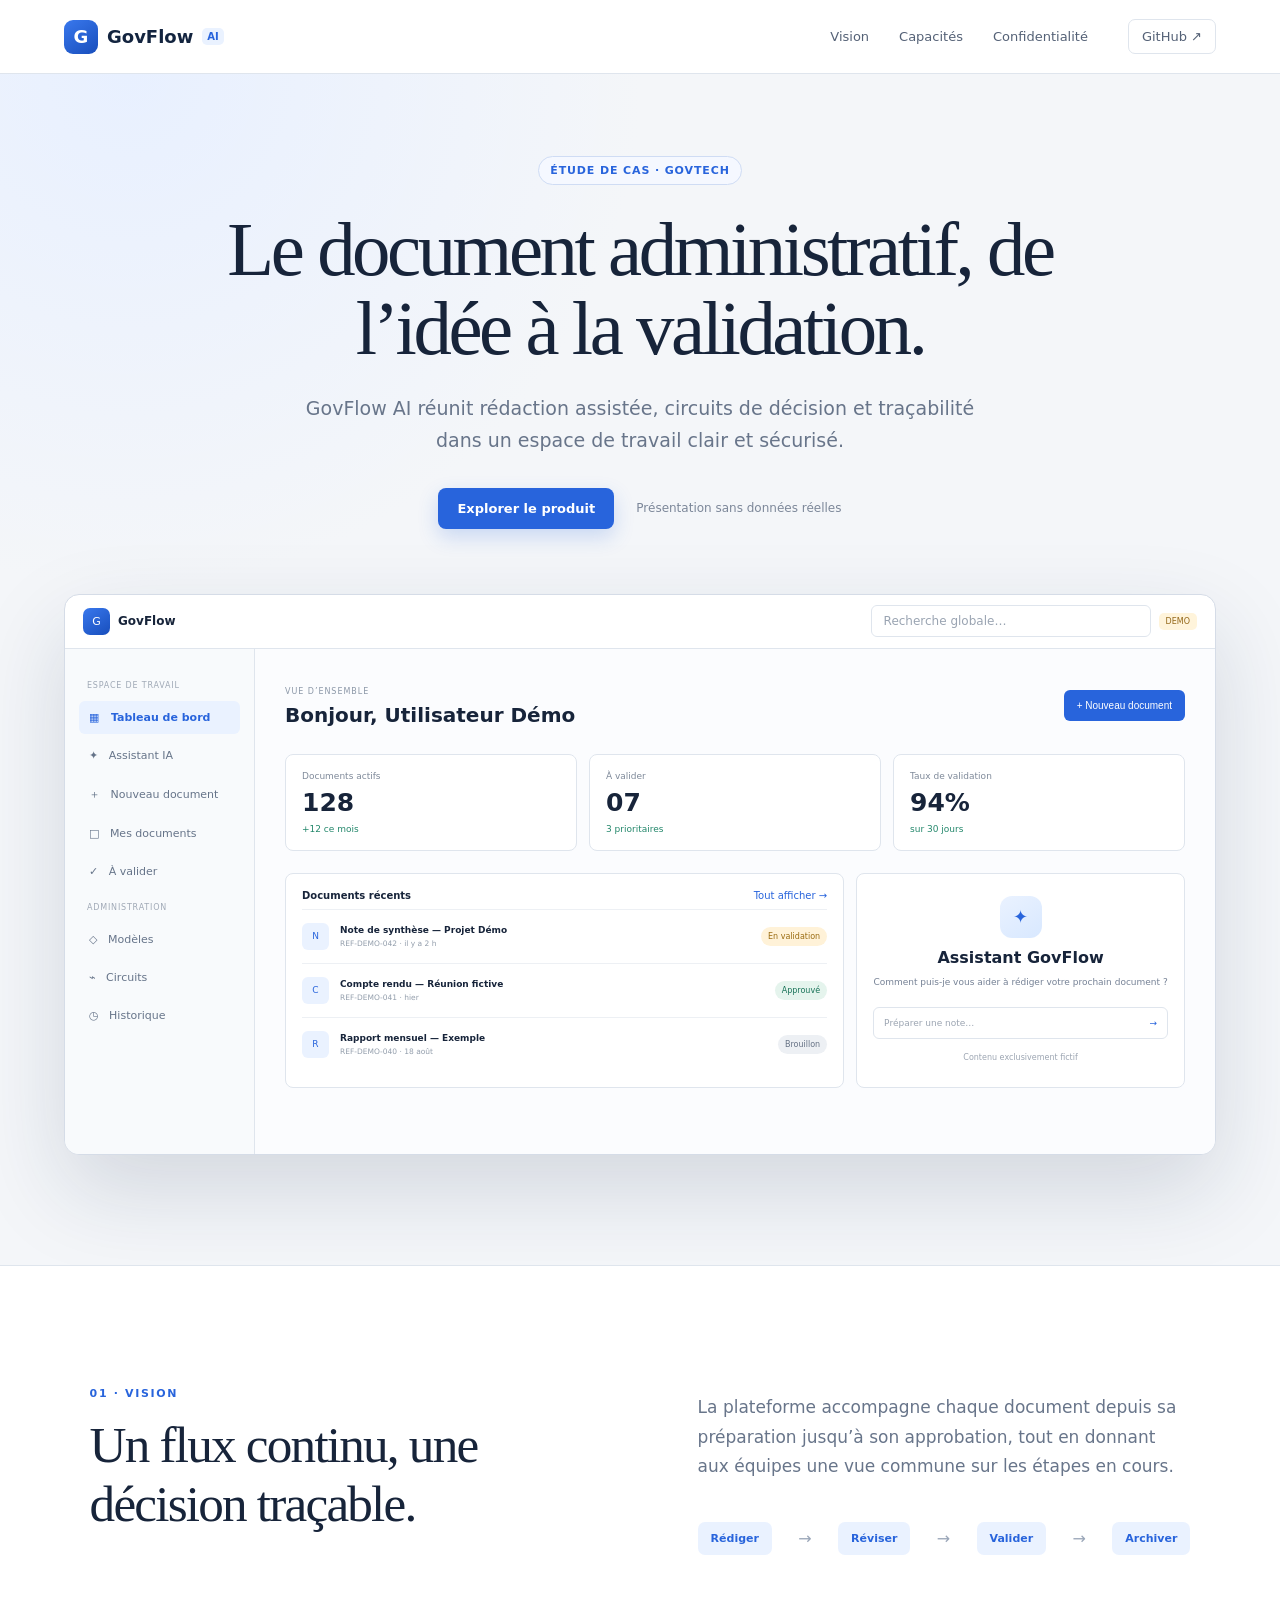
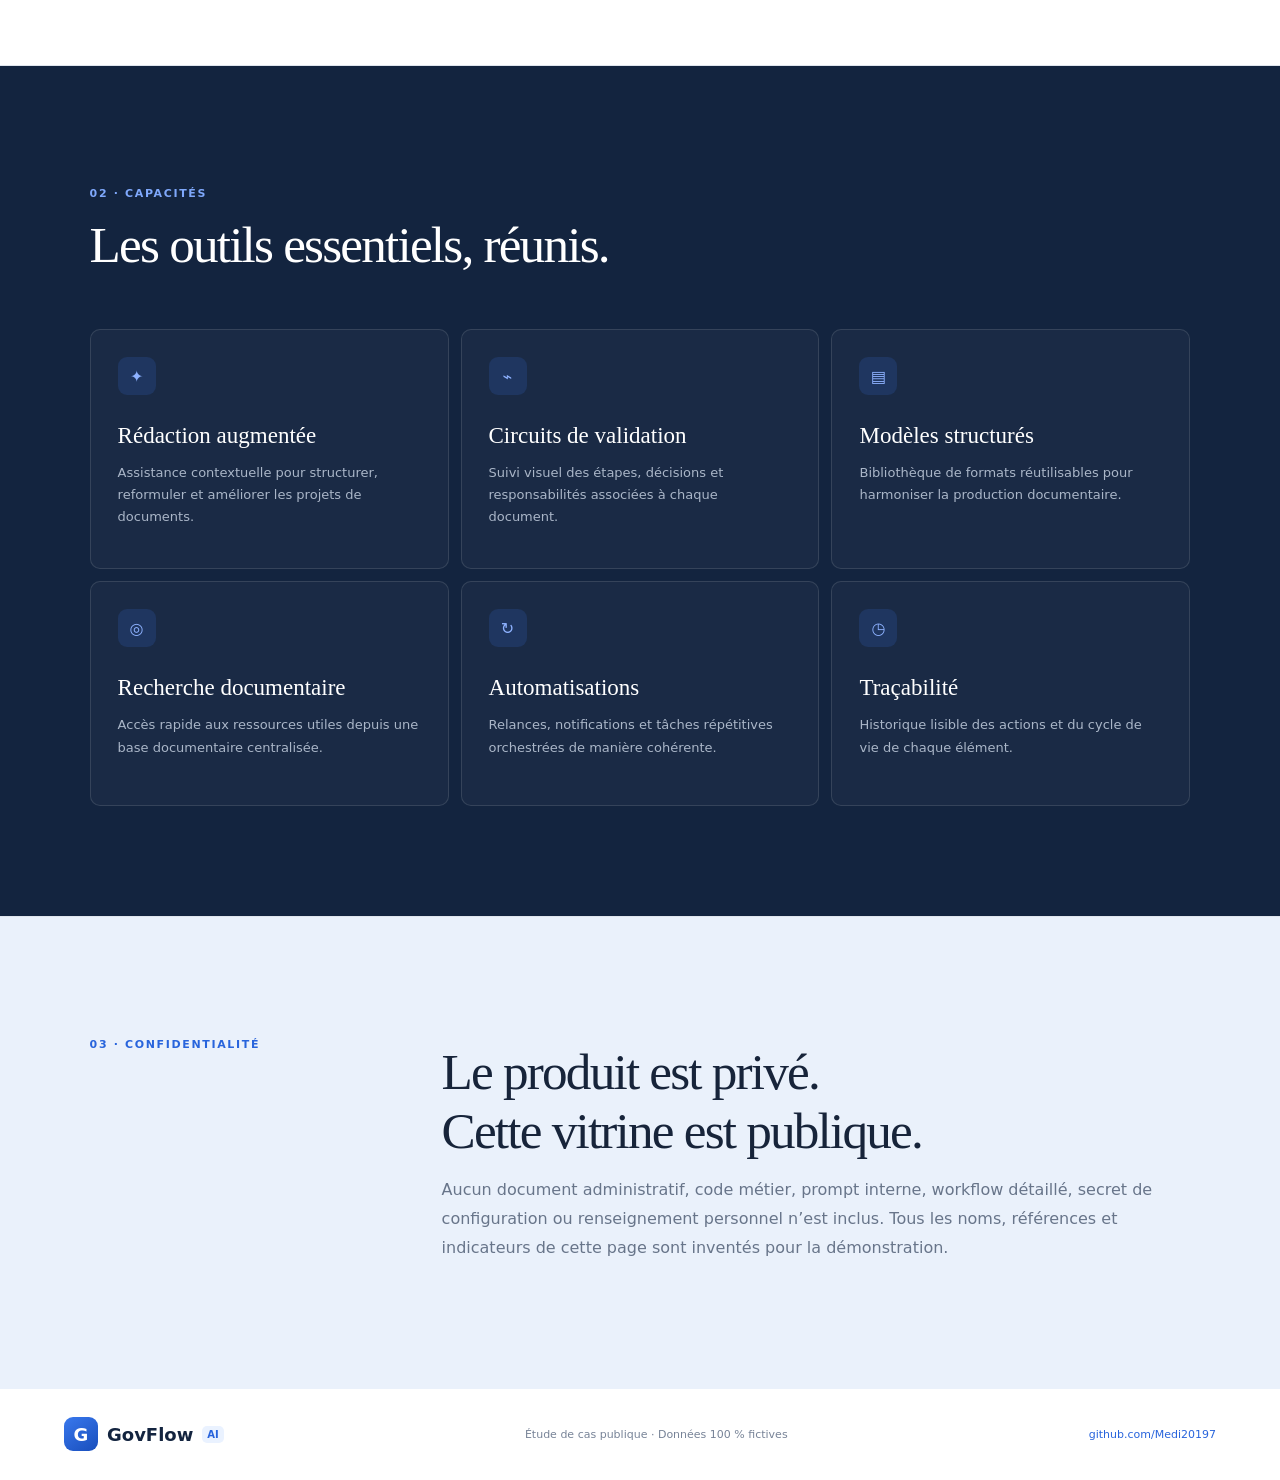
==== index.html @ 45424da7 "Create privacy-safe GovFlow portfolio" ====
<!doctype html>
<html lang="fr">
  <head>
    <meta charset="UTF-8" />
    <meta name="viewport" content="width=device-width, initial-scale=1.0" />
    <meta name="description" content="Étude de cas publique de GovFlow AI, plateforme de gestion documentaire intelligente." />
    <title>GovFlow AI — Étude de cas</title>
    <link rel="stylesheet" href="styles.css" />
  </head>
  <body>
    <header class="nav">
      <a class="logo" href="#top"><span>G</span> GovFlow <i>AI</i></a>
      <nav><a href="#vision">Vision</a><a href="#capacites">Capacités</a><a href="#confidentialite">Confidentialité</a></nav>
      <a class="github" href="https://github.com/Medi20197">GitHub ↗</a>
    </header>

    <main id="top">
      <section class="hero">
        <div class="copy">
          <div class="pill">Étude de cas · GovTech</div>
          <h1>Le document administratif, de l’idée à la validation.</h1>
          <p>GovFlow AI réunit rédaction assistée, circuits de décision et traçabilité dans un espace de travail clair et sécurisé.</p>
          <div class="actions"><a class="primary" href="#vision">Explorer le produit</a><span>Présentation sans données réelles</span></div>
        </div>

        <div class="product" aria-label="Aperçu fictif de GovFlow AI">
          <div class="topbar"><div class="mini-logo">G</div><b>GovFlow</b><span>Recherche globale…</span><i>DEMO</i></div>
          <div class="workspace">
            <aside><small>ESPACE DE TRAVAIL</small><b>▦ &nbsp; Tableau de bord</b><span>✦ &nbsp; Assistant IA</span><span>＋ &nbsp; Nouveau document</span><span>□ &nbsp; Mes documents</span><span>✓ &nbsp; À valider</span><small>ADMINISTRATION</small><span>◇ &nbsp; Modèles</span><span>⌁ &nbsp; Circuits</span><span>◷ &nbsp; Historique</span></aside>
            <section class="dash">
              <div class="dash-title"><div><small>VUE D’ENSEMBLE</small><h2>Bonjour, Utilisateur Démo</h2></div><button>+ Nouveau document</button></div>
              <div class="kpis"><article><span>Documents actifs</span><strong>128</strong><em>+12 ce mois</em></article><article><span>À valider</span><strong>07</strong><em>3 prioritaires</em></article><article><span>Taux de validation</span><strong>94%</strong><em>sur 30 jours</em></article></div>
              <div class="content-grid">
                <article class="documents"><div class="card-head"><b>Documents récents</b><span>Tout afficher →</span></div><div class="doc"><i>N</i><div><b>Note de synthèse — Projet Démo</b><small>REF-DEMO-042 · il y a 2 h</small></div><mark>En validation</mark></div><div class="doc"><i>C</i><div><b>Compte rendu — Réunion fictive</b><small>REF-DEMO-041 · hier</small></div><mark class="ok">Approuvé</mark></div><div class="doc"><i>R</i><div><b>Rapport mensuel — Exemple</b><small>REF-DEMO-040 · 18 août</small></div><mark class="draft">Brouillon</mark></div></article>
                <article class="assistant"><div class="spark">✦</div><b>Assistant GovFlow</b><p>Comment puis-je vous aider à rédiger votre prochain document ?</p><div class="prompt">Préparer une note… <span>→</span></div><small>Contenu exclusivement fictif</small></article>
              </div>
            </section>
          </div>
        </div>
      </section>

      <section class="section vision" id="vision">
        <div><p class="eyebrow">01 · Vision</p><h2>Un flux continu, une décision traçable.</h2></div>
        <div><p>La plateforme accompagne chaque document depuis sa préparation jusqu’à son approbation, tout en donnant aux équipes une vue commune sur les étapes en cours.</p><div class="flow"><span>Rédiger</span><i>→</i><span>Réviser</span><i>→</i><span>Valider</span><i>→</i><span>Archiver</span></div></div>
      </section>

      <section class="section capabilities" id="capacites">
        <p class="eyebrow">02 · Capacités</p><h2>Les outils essentiels, réunis.</h2>
        <div class="cards">
          <article><i>✦</i><h3>Rédaction augmentée</h3><p>Assistance contextuelle pour structurer, reformuler et améliorer les projets de documents.</p></article>
          <article><i>⌁</i><h3>Circuits de validation</h3><p>Suivi visuel des étapes, décisions et responsabilités associées à chaque document.</p></article>
          <article><i>▤</i><h3>Modèles structurés</h3><p>Bibliothèque de formats réutilisables pour harmoniser la production documentaire.</p></article>
          <article><i>◎</i><h3>Recherche documentaire</h3><p>Accès rapide aux ressources utiles depuis une base documentaire centralisée.</p></article>
          <article><i>↻</i><h3>Automatisations</h3><p>Relances, notifications et tâches répétitives orchestrées de manière cohérente.</p></article>
          <article><i>◷</i><h3>Traçabilité</h3><p>Historique lisible des actions et du cycle de vie de chaque élément.</p></article>
        </div>
      </section>

      <section class="section privacy" id="confidentialite">
        <p class="eyebrow">03 · Confidentialité</p><div><h2>Le produit est privé.<br />Cette vitrine est publique.</h2><p>Aucun document administratif, code métier, prompt interne, workflow détaillé, secret de configuration ou renseignement personnel n’est inclus. Tous les noms, références et indicateurs de cette page sont inventés pour la démonstration.</p></div>
      </section>
    </main>

    <footer><a class="logo" href="#top"><span>G</span> GovFlow <i>AI</i></a><p>Étude de cas publique · Données 100 % fictives</p><a href="https://github.com/Medi20197">github.com/Medi20197</a></footer>
  </body>
</html>
---- styles.css ----
:root{--navy:#13243f;--blue:#2864dc;--sky:#eaf2ff;--ink:#17243a;--muted:#68758a;--line:#dfe5ed;--paper:#fff;--bg:#f4f6f9;--green:#23876b}*{box-sizing:border-box}html{scroll-behavior:smooth}body{margin:0;background:var(--bg);color:var(--ink);font-family:Inter,ui-sans-serif,system-ui,-apple-system,"Segoe UI",sans-serif}.nav{height:74px;padding:0 max(5vw,24px);display:flex;align-items:center;gap:40px;background:#fff;border-bottom:1px solid var(--line)}.logo{display:flex;align-items:center;gap:9px;color:var(--navy);font-size:18px;font-weight:800;text-decoration:none}.logo span,.mini-logo{display:grid;place-items:center;width:34px;height:34px;border-radius:9px;background:linear-gradient(145deg,#3978ed,#184ebc);color:white}.logo i{font-size:10px;font-style:normal;color:var(--blue);background:var(--sky);border-radius:5px;padding:3px 5px}.nav nav{display:flex;gap:30px;margin-left:auto}.nav nav a,.github{color:#546176;text-decoration:none;font-size:13px}.github{padding:9px 13px;border:1px solid var(--line);border-radius:7px}.hero{padding:82px max(5vw,24px) 110px;overflow:hidden;background:radial-gradient(circle at 10% 0,#e8f0ff 0,transparent 31%),var(--bg)}.copy{max-width:850px;margin:0 auto 65px;text-align:center}.pill{display:inline-block;padding:7px 11px;border:1px solid #cfdcf4;border-radius:20px;color:var(--blue);background:#f5f8ff;font-size:11px;font-weight:750;letter-spacing:.08em;text-transform:uppercase}.copy h1{font-family:Georgia,serif;font-size:clamp(50px,6vw,82px);font-weight:500;line-height:1.03;letter-spacing:-.045em;margin:25px 0}.copy>p{max-width:670px;margin:0 auto;color:var(--muted);font-size:19px;line-height:1.65}.actions{display:flex;justify-content:center;align-items:center;gap:22px;margin-top:32px}.primary{padding:13px 19px;border-radius:8px;background:var(--blue);color:white;text-decoration:none;font-size:13px;font-weight:700;box-shadow:0 8px 20px #2864dc35}.actions span{color:#7c8799;font-size:12px}.product{max-width:1180px;margin:auto;background:#fff;border:1px solid #d5dce7;border-radius:15px;box-shadow:0 35px 90px #162b4c26;overflow:hidden}.topbar{height:54px;display:flex;align-items:center;padding:0 18px;border-bottom:1px solid var(--line);font-size:12px;gap:8px}.mini-logo{width:27px;height:27px;border-radius:7px;font-size:11px}.topbar>span{width:280px;margin-left:auto;padding:8px 12px;border:1px solid var(--line);border-radius:6px;color:#9aa4b2}.topbar>i{font-style:normal;font-size:8px;padding:4px 7px;background:#fff4db;color:#936718;border-radius:5px}.workspace{height:505px;display:grid;grid-template-columns:190px 1fr}.workspace aside{display:flex;flex-direction:column;gap:5px;padding:22px 14px;background:#f8fafc;border-right:1px solid var(--line);color:#667489;font-size:11px}.workspace aside small{font-size:8px;letter-spacing:.1em;color:#a0a9b6;margin:10px 8px 6px}.workspace aside b,.workspace aside span{padding:10px;border-radius:6px}.workspace aside b{background:var(--sky);color:var(--blue)}.dash{padding:30px;background:#fbfcfe}.dash-title{display:flex;align-items:center;justify-content:space-between}.dash-title small{color:#8b97a7;font-size:8px;letter-spacing:.12em}.dash-title h2{font-size:20px;margin:5px 0}.dash-title button{border:0;border-radius:6px;background:var(--blue);color:white;padding:10px 13px;font-size:10px}.kpis{display:grid;grid-template-columns:repeat(3,1fr);gap:12px;margin:22px 0}.kpis article{padding:16px;border:1px solid var(--line);border-radius:8px;background:#fff}.kpis span,.kpis em{display:block;color:#7e8999;font-size:9px;font-style:normal}.kpis strong{display:block;font-size:25px;margin:7px 0}.kpis em{color:var(--green)}.content-grid{display:grid;grid-template-columns:1.7fr 1fr;gap:12px}.content-grid>article{background:#fff;border:1px solid var(--line);border-radius:8px;padding:16px}.card-head{display:flex;justify-content:space-between;font-size:10px;margin-bottom:8px}.card-head span{color:var(--blue)}.doc{display:grid;grid-template-columns:28px 1fr auto;gap:10px;align-items:center;padding:13px 0;border-top:1px solid #edf0f4;font-size:9px}.doc i{display:grid;place-items:center;width:27px;height:27px;border-radius:6px;background:var(--sky);color:var(--blue);font-style:normal}.doc b,.doc small{display:block}.doc small{color:#929dab;margin-top:4px}.doc mark{padding:5px 7px;border-radius:10px;background:#fff2d8;color:#9a6b10;font-size:8px}.doc mark.ok{background:#e5f4ed;color:#197358}.doc mark.draft{background:#edf0f4;color:#657184}.assistant{text-align:center}.spark{display:grid;place-items:center;margin:6px auto 10px;width:42px;height:42px;border-radius:12px;background:linear-gradient(145deg,#eaf2ff,#d8e8ff);color:var(--blue);font-size:18px}.assistant p{color:#758195;font-size:9px;line-height:1.5}.prompt{display:flex;justify-content:space-between;margin-top:18px;padding:10px;border:1px solid var(--line);border-radius:6px;color:#9ca5b2;font-size:9px;text-align:left}.prompt span{color:var(--blue)}.assistant small{display:block;margin-top:14px;color:#9ca5b2;font-size:8px}.section{padding:110px max(7vw,28px);border-top:1px solid var(--line)}.eyebrow{color:var(--blue);font-size:11px;font-weight:800;letter-spacing:.15em;text-transform:uppercase}.section h2{font-family:Georgia,serif;font-weight:500;font-size:clamp(38px,4vw,58px);letter-spacing:-.035em;margin:15px 0}.vision{display:grid;grid-template-columns:1fr 1fr;gap:9vw;background:#fff}.vision>div>p:not(.eyebrow){color:var(--muted);font-size:17px;line-height:1.75}.flow{display:flex;align-items:center;justify-content:space-between;margin-top:40px}.flow span{padding:10px 13px;border-radius:7px;background:var(--sky);color:var(--blue);font-size:11px;font-weight:700}.flow i{font-style:normal;color:#9aa6b8}.capabilities{background:var(--navy);color:#fff}.capabilities .eyebrow{color:#7fa8fb}.cards{display:grid;grid-template-columns:repeat(3,1fr);gap:12px;margin-top:55px}.cards article{min-height:225px;padding:27px;border:1px solid #ffffff1e;border-radius:10px;background:#ffffff08}.cards i{display:grid;place-items:center;width:38px;height:38px;border-radius:9px;background:#3974e52a;color:#8eb2ff;font-style:normal}.cards h3{font-family:Georgia,serif;font-weight:500;font-size:23px;margin:28px 0 12px}.cards p{color:#aab6c8;font-size:13px;line-height:1.7}.privacy{display:grid;grid-template-columns:.5fr 1.5fr;gap:8vw;background:#eaf1fb}.privacy>div p{max-width:760px;color:var(--muted);font-size:16px;line-height:1.8}footer{padding:28px max(5vw,24px);display:flex;align-items:center;justify-content:space-between;background:#fff;color:#778397;font-size:11px}footer a:last-child{color:var(--blue);text-decoration:none}@media(max-width:900px){.nav nav{display:none}.product{min-width:900px;transform:scale(.8);transform-origin:left top;margin-bottom:-100px}.vision,.privacy{grid-template-columns:1fr}.cards{grid-template-columns:repeat(2,1fr)}}@media(max-width:600px){.hero{padding-top:55px}.actions{flex-direction:column}.product{transform:scale(.58);margin-bottom:-210px}.section{padding-top:75px;padding-bottom:75px}.cards{grid-template-columns:1fr}.flow{gap:7px;overflow:auto}.flow span{white-space:nowrap}footer{align-items:flex-start;gap:16px;flex-direction:column}}
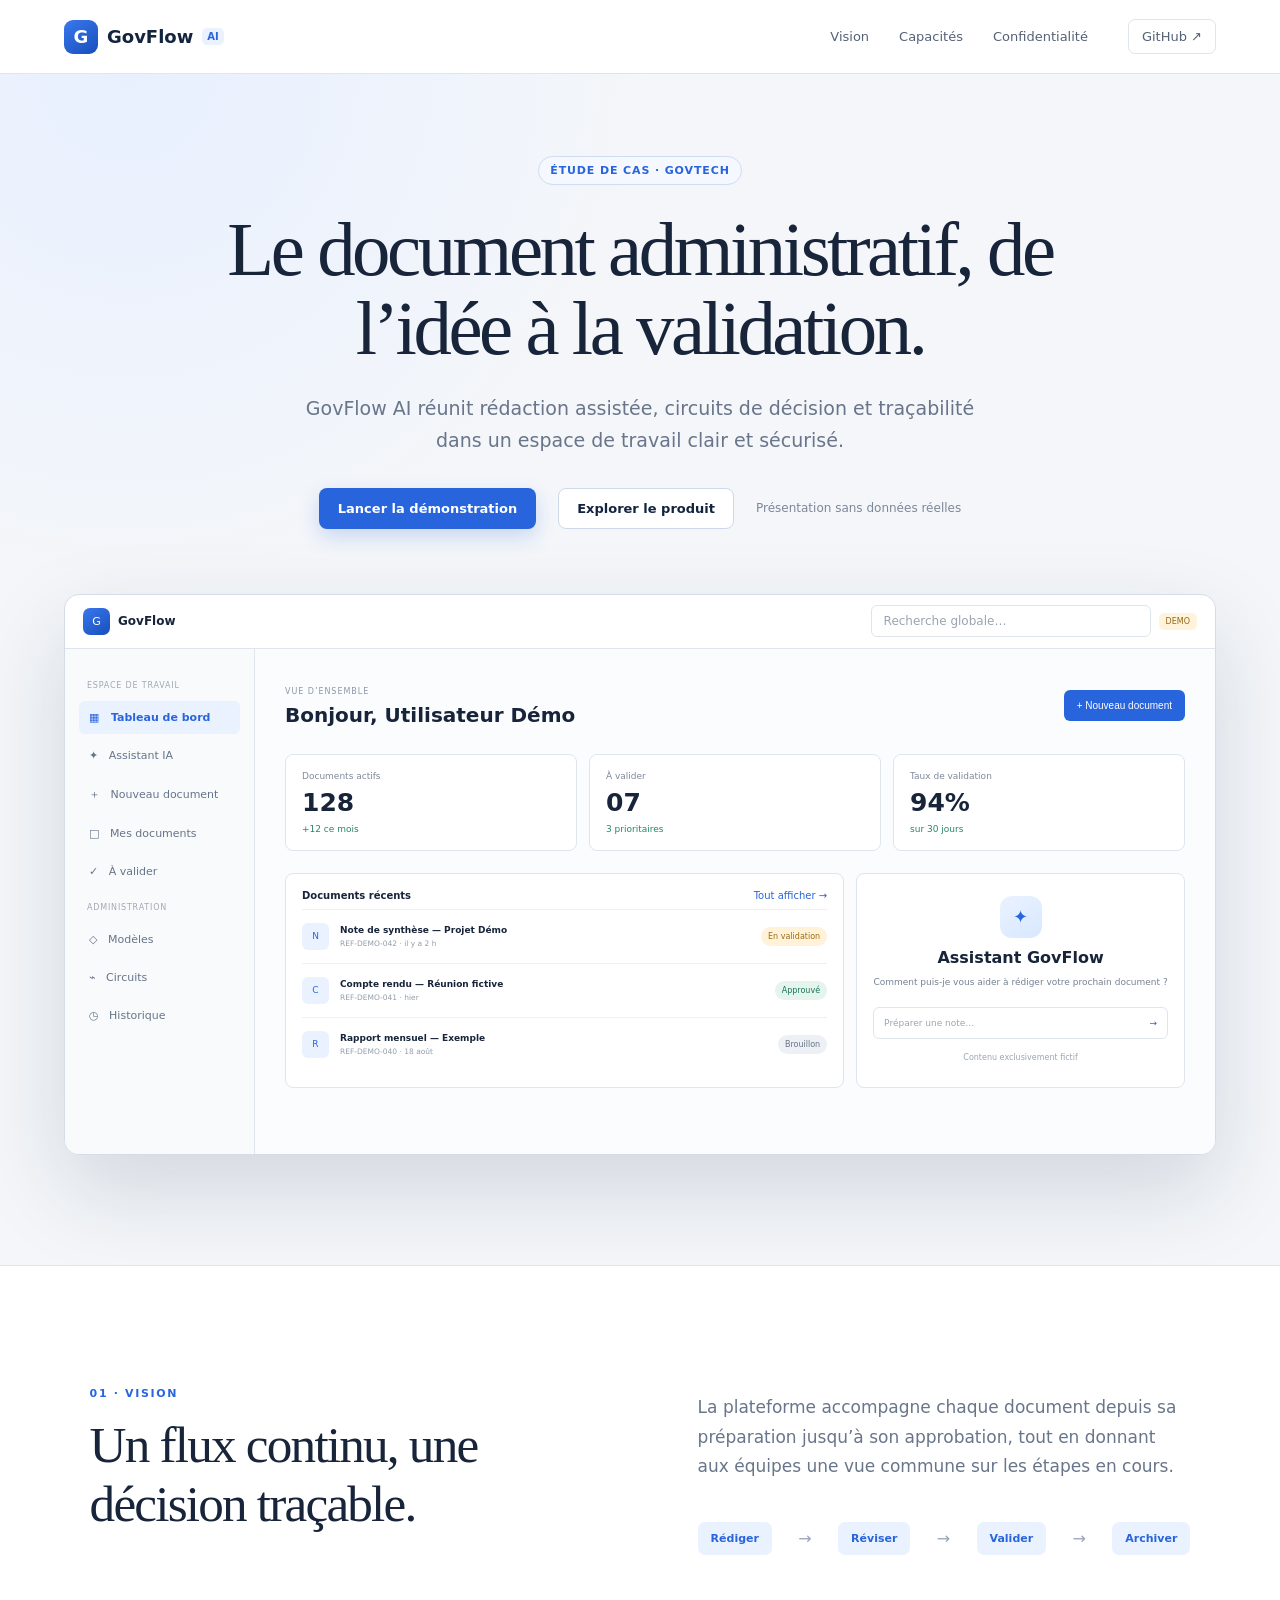
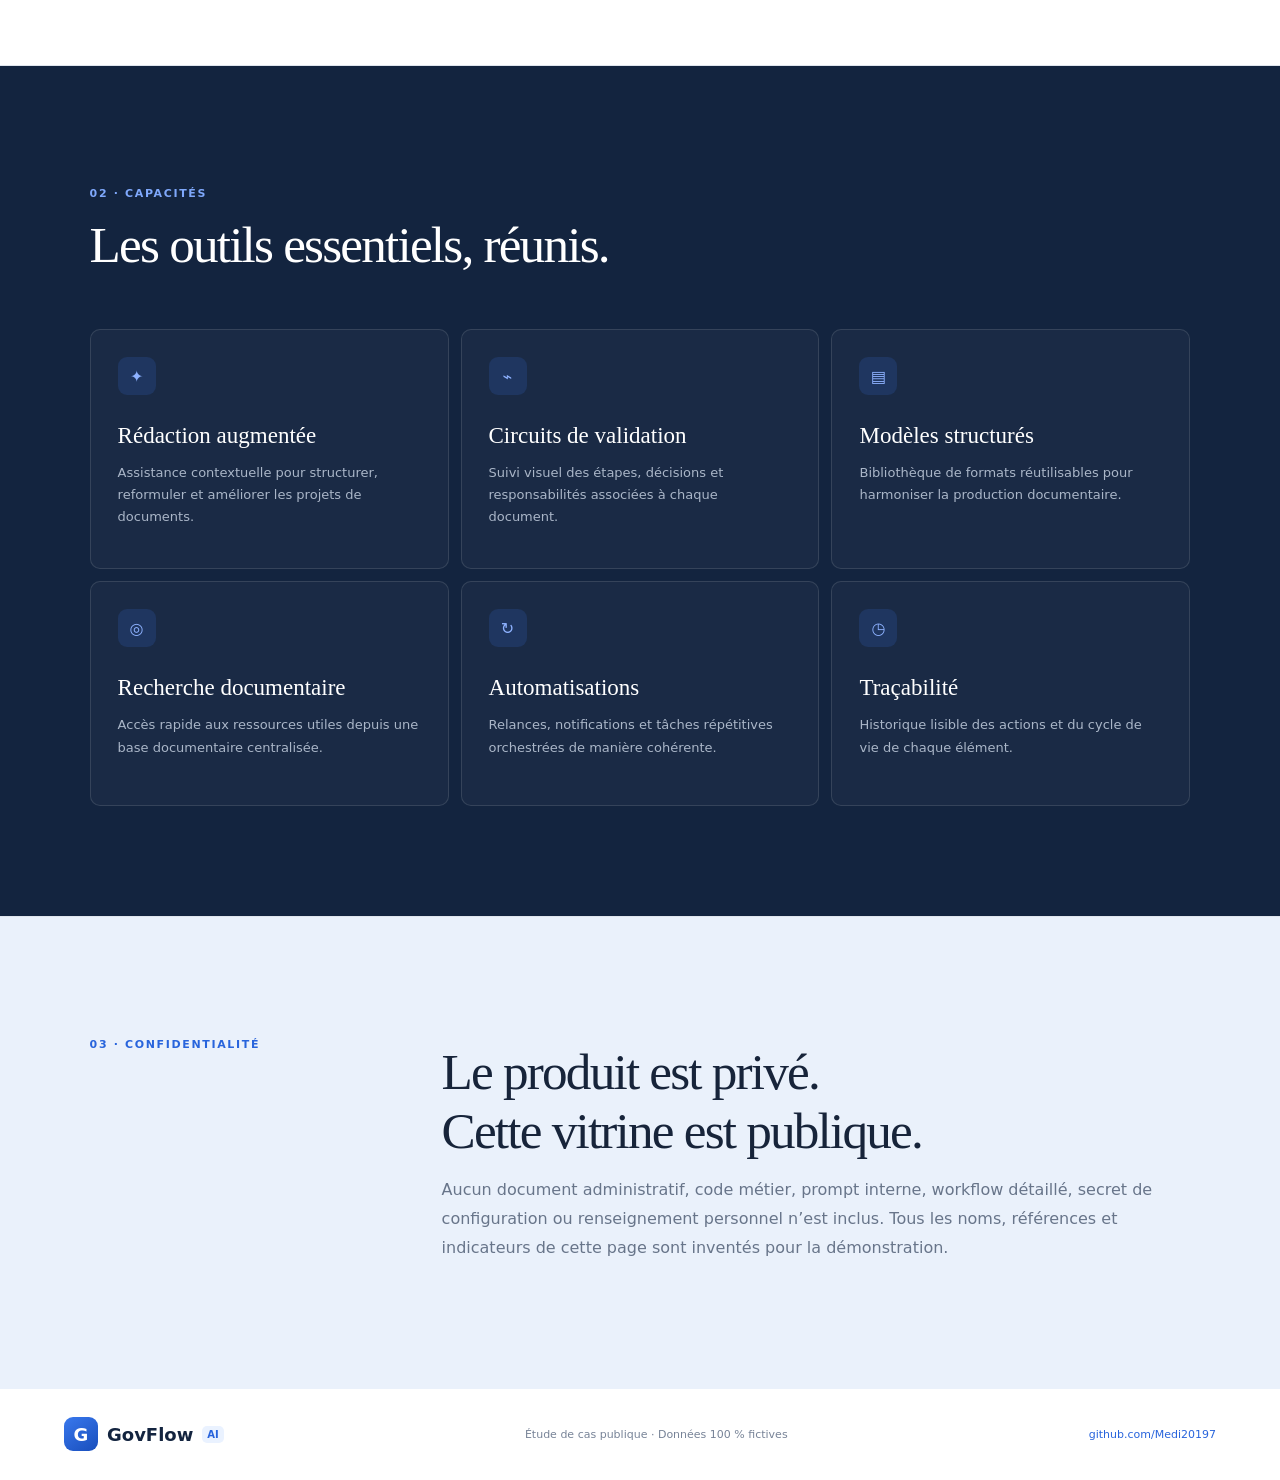
==== commit bc5dfc9d: "Add isolated interactive GovFlow demo" ====
--- a/index.html
+++ b/index.html
@@ -20,7 +20,7 @@
           <div class="pill">Étude de cas · GovTech</div>
           <h1>Le document administratif, de l’idée à la validation.</h1>
           <p>GovFlow AI réunit rédaction assistée, circuits de décision et traçabilité dans un espace de travail clair et sécurisé.</p>
-          <div class="actions"><a class="primary" href="#vision">Explorer le produit</a><span>Présentation sans données réelles</span></div>
+          <div class="actions"><a class="primary" href="demo.html">Lancer la démonstration</a><a class="secondary" href="#vision">Explorer le produit</a><span>Présentation sans données réelles</span></div>
         </div>
 
         <div class="product" aria-label="Aperçu fictif de GovFlow AI">
--- a/styles.css
+++ b/styles.css
@@ -1 +1,2 @@
 :root{--navy:#13243f;--blue:#2864dc;--sky:#eaf2ff;--ink:#17243a;--muted:#68758a;--line:#dfe5ed;--paper:#fff;--bg:#f4f6f9;--green:#23876b}*{box-sizing:border-box}html{scroll-behavior:smooth}body{margin:0;background:var(--bg);color:var(--ink);font-family:Inter,ui-sans-serif,system-ui,-apple-system,"Segoe UI",sans-serif}.nav{height:74px;padding:0 max(5vw,24px);display:flex;align-items:center;gap:40px;background:#fff;border-bottom:1px solid var(--line)}.logo{display:flex;align-items:center;gap:9px;color:var(--navy);font-size:18px;font-weight:800;text-decoration:none}.logo span,.mini-logo{display:grid;place-items:center;width:34px;height:34px;border-radius:9px;background:linear-gradient(145deg,#3978ed,#184ebc);color:white}.logo i{font-size:10px;font-style:normal;color:var(--blue);background:var(--sky);border-radius:5px;padding:3px 5px}.nav nav{display:flex;gap:30px;margin-left:auto}.nav nav a,.github{color:#546176;text-decoration:none;font-size:13px}.github{padding:9px 13px;border:1px solid var(--line);border-radius:7px}.hero{padding:82px max(5vw,24px) 110px;overflow:hidden;background:radial-gradient(circle at 10% 0,#e8f0ff 0,transparent 31%),var(--bg)}.copy{max-width:850px;margin:0 auto 65px;text-align:center}.pill{display:inline-block;padding:7px 11px;border:1px solid #cfdcf4;border-radius:20px;color:var(--blue);background:#f5f8ff;font-size:11px;font-weight:750;letter-spacing:.08em;text-transform:uppercase}.copy h1{font-family:Georgia,serif;font-size:clamp(50px,6vw,82px);font-weight:500;line-height:1.03;letter-spacing:-.045em;margin:25px 0}.copy>p{max-width:670px;margin:0 auto;color:var(--muted);font-size:19px;line-height:1.65}.actions{display:flex;justify-content:center;align-items:center;gap:22px;margin-top:32px}.primary{padding:13px 19px;border-radius:8px;background:var(--blue);color:white;text-decoration:none;font-size:13px;font-weight:700;box-shadow:0 8px 20px #2864dc35}.actions span{color:#7c8799;font-size:12px}.product{max-width:1180px;margin:auto;background:#fff;border:1px solid #d5dce7;border-radius:15px;box-shadow:0 35px 90px #162b4c26;overflow:hidden}.topbar{height:54px;display:flex;align-items:center;padding:0 18px;border-bottom:1px solid var(--line);font-size:12px;gap:8px}.mini-logo{width:27px;height:27px;border-radius:7px;font-size:11px}.topbar>span{width:280px;margin-left:auto;padding:8px 12px;border:1px solid var(--line);border-radius:6px;color:#9aa4b2}.topbar>i{font-style:normal;font-size:8px;padding:4px 7px;background:#fff4db;color:#936718;border-radius:5px}.workspace{height:505px;display:grid;grid-template-columns:190px 1fr}.workspace aside{display:flex;flex-direction:column;gap:5px;padding:22px 14px;background:#f8fafc;border-right:1px solid var(--line);color:#667489;font-size:11px}.workspace aside small{font-size:8px;letter-spacing:.1em;color:#a0a9b6;margin:10px 8px 6px}.workspace aside b,.workspace aside span{padding:10px;border-radius:6px}.workspace aside b{background:var(--sky);color:var(--blue)}.dash{padding:30px;background:#fbfcfe}.dash-title{display:flex;align-items:center;justify-content:space-between}.dash-title small{color:#8b97a7;font-size:8px;letter-spacing:.12em}.dash-title h2{font-size:20px;margin:5px 0}.dash-title button{border:0;border-radius:6px;background:var(--blue);color:white;padding:10px 13px;font-size:10px}.kpis{display:grid;grid-template-columns:repeat(3,1fr);gap:12px;margin:22px 0}.kpis article{padding:16px;border:1px solid var(--line);border-radius:8px;background:#fff}.kpis span,.kpis em{display:block;color:#7e8999;font-size:9px;font-style:normal}.kpis strong{display:block;font-size:25px;margin:7px 0}.kpis em{color:var(--green)}.content-grid{display:grid;grid-template-columns:1.7fr 1fr;gap:12px}.content-grid>article{background:#fff;border:1px solid var(--line);border-radius:8px;padding:16px}.card-head{display:flex;justify-content:space-between;font-size:10px;margin-bottom:8px}.card-head span{color:var(--blue)}.doc{display:grid;grid-template-columns:28px 1fr auto;gap:10px;align-items:center;padding:13px 0;border-top:1px solid #edf0f4;font-size:9px}.doc i{display:grid;place-items:center;width:27px;height:27px;border-radius:6px;background:var(--sky);color:var(--blue);font-style:normal}.doc b,.doc small{display:block}.doc small{color:#929dab;margin-top:4px}.doc mark{padding:5px 7px;border-radius:10px;background:#fff2d8;color:#9a6b10;font-size:8px}.doc mark.ok{background:#e5f4ed;color:#197358}.doc mark.draft{background:#edf0f4;color:#657184}.assistant{text-align:center}.spark{display:grid;place-items:center;margin:6px auto 10px;width:42px;height:42px;border-radius:12px;background:linear-gradient(145deg,#eaf2ff,#d8e8ff);color:var(--blue);font-size:18px}.assistant p{color:#758195;font-size:9px;line-height:1.5}.prompt{display:flex;justify-content:space-between;margin-top:18px;padding:10px;border:1px solid var(--line);border-radius:6px;color:#9ca5b2;font-size:9px;text-align:left}.prompt span{color:var(--blue)}.assistant small{display:block;margin-top:14px;color:#9ca5b2;font-size:8px}.section{padding:110px max(7vw,28px);border-top:1px solid var(--line)}.eyebrow{color:var(--blue);font-size:11px;font-weight:800;letter-spacing:.15em;text-transform:uppercase}.section h2{font-family:Georgia,serif;font-weight:500;font-size:clamp(38px,4vw,58px);letter-spacing:-.035em;margin:15px 0}.vision{display:grid;grid-template-columns:1fr 1fr;gap:9vw;background:#fff}.vision>div>p:not(.eyebrow){color:var(--muted);font-size:17px;line-height:1.75}.flow{display:flex;align-items:center;justify-content:space-between;margin-top:40px}.flow span{padding:10px 13px;border-radius:7px;background:var(--sky);color:var(--blue);font-size:11px;font-weight:700}.flow i{font-style:normal;color:#9aa6b8}.capabilities{background:var(--navy);color:#fff}.capabilities .eyebrow{color:#7fa8fb}.cards{display:grid;grid-template-columns:repeat(3,1fr);gap:12px;margin-top:55px}.cards article{min-height:225px;padding:27px;border:1px solid #ffffff1e;border-radius:10px;background:#ffffff08}.cards i{display:grid;place-items:center;width:38px;height:38px;border-radius:9px;background:#3974e52a;color:#8eb2ff;font-style:normal}.cards h3{font-family:Georgia,serif;font-weight:500;font-size:23px;margin:28px 0 12px}.cards p{color:#aab6c8;font-size:13px;line-height:1.7}.privacy{display:grid;grid-template-columns:.5fr 1.5fr;gap:8vw;background:#eaf1fb}.privacy>div p{max-width:760px;color:var(--muted);font-size:16px;line-height:1.8}footer{padding:28px max(5vw,24px);display:flex;align-items:center;justify-content:space-between;background:#fff;color:#778397;font-size:11px}footer a:last-child{color:var(--blue);text-decoration:none}@media(max-width:900px){.nav nav{display:none}.product{min-width:900px;transform:scale(.8);transform-origin:left top;margin-bottom:-100px}.vision,.privacy{grid-template-columns:1fr}.cards{grid-template-columns:repeat(2,1fr)}}@media(max-width:600px){.hero{padding-top:55px}.actions{flex-direction:column}.product{transform:scale(.58);margin-bottom:-210px}.section{padding-top:75px;padding-bottom:75px}.cards{grid-template-columns:1fr}.flow{gap:7px;overflow:auto}.flow span{white-space:nowrap}footer{align-items:flex-start;gap:16px;flex-direction:column}}
+:root{--secondary-added:1}.secondary{padding:12px 18px;border:1px solid #cfd8e8;border-radius:8px;background:#fff;color:#13243f;text-decoration:none;font-size:13px;font-weight:700}
